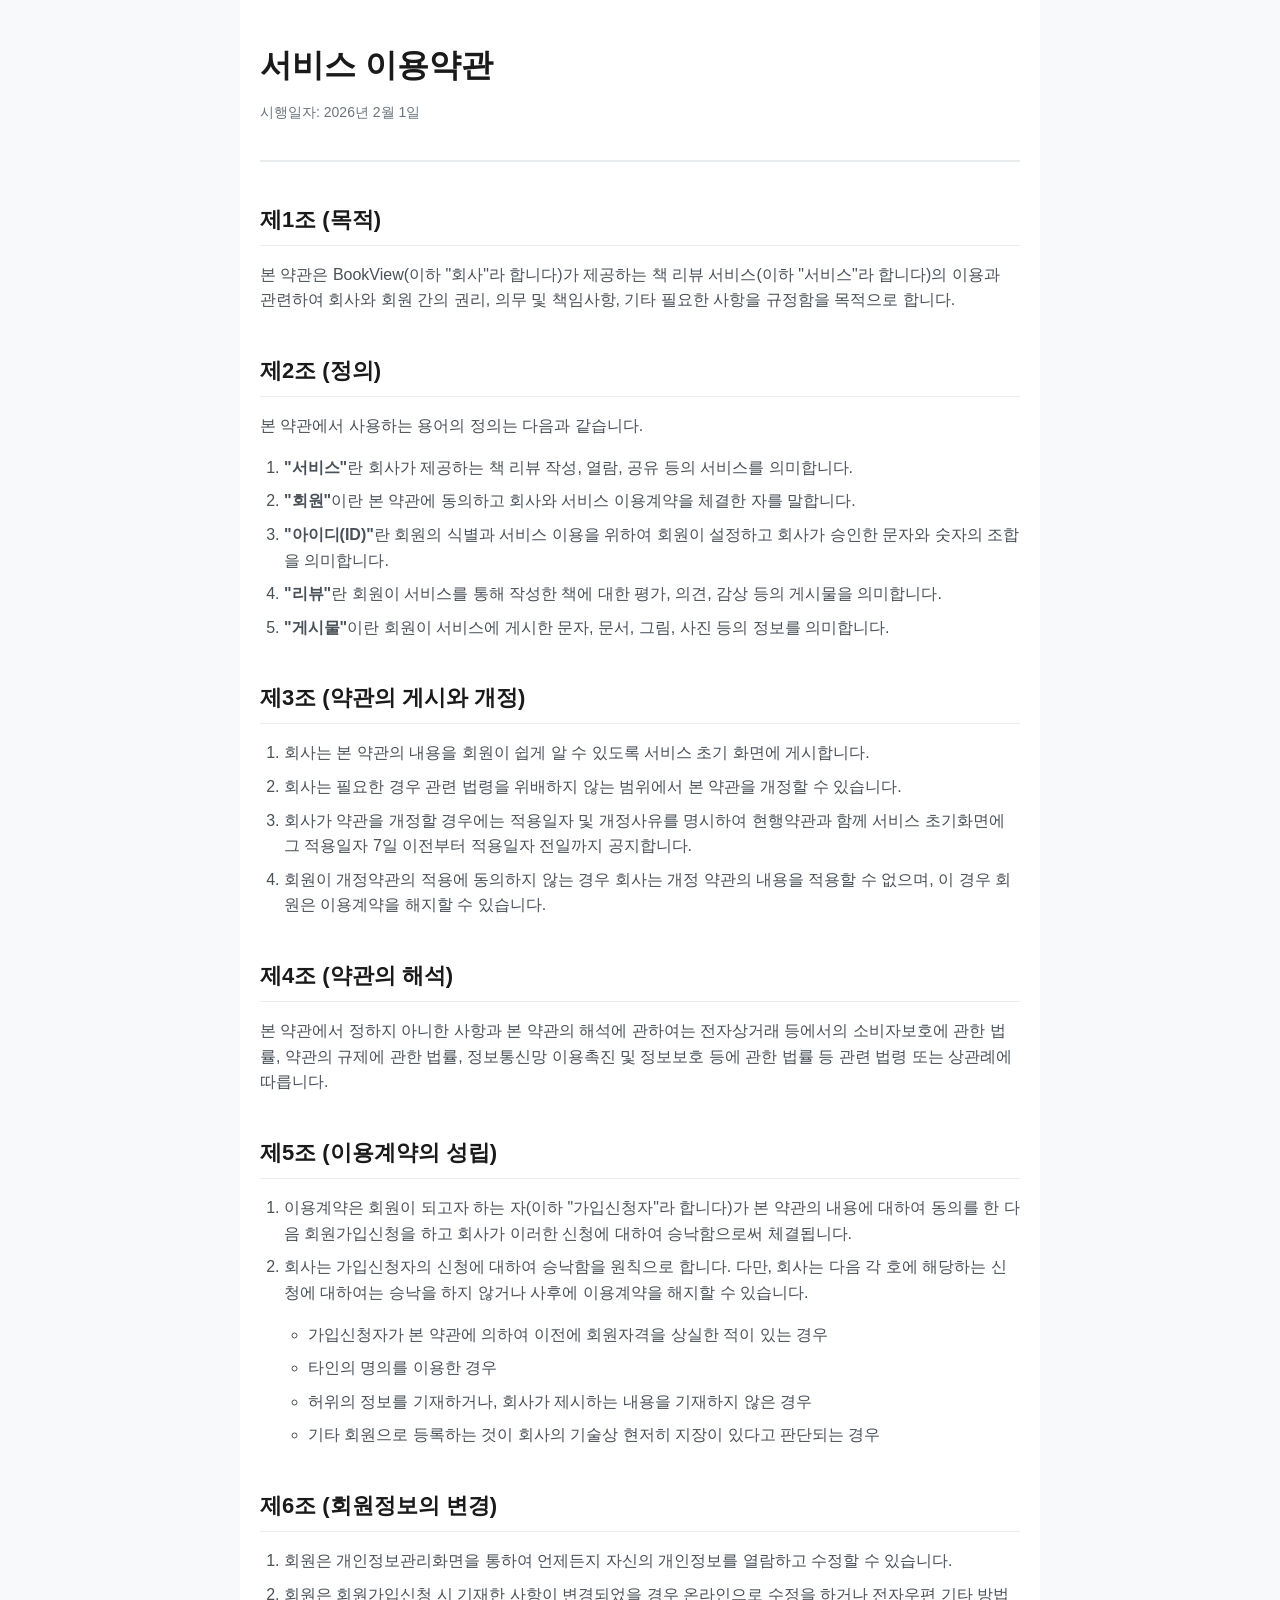
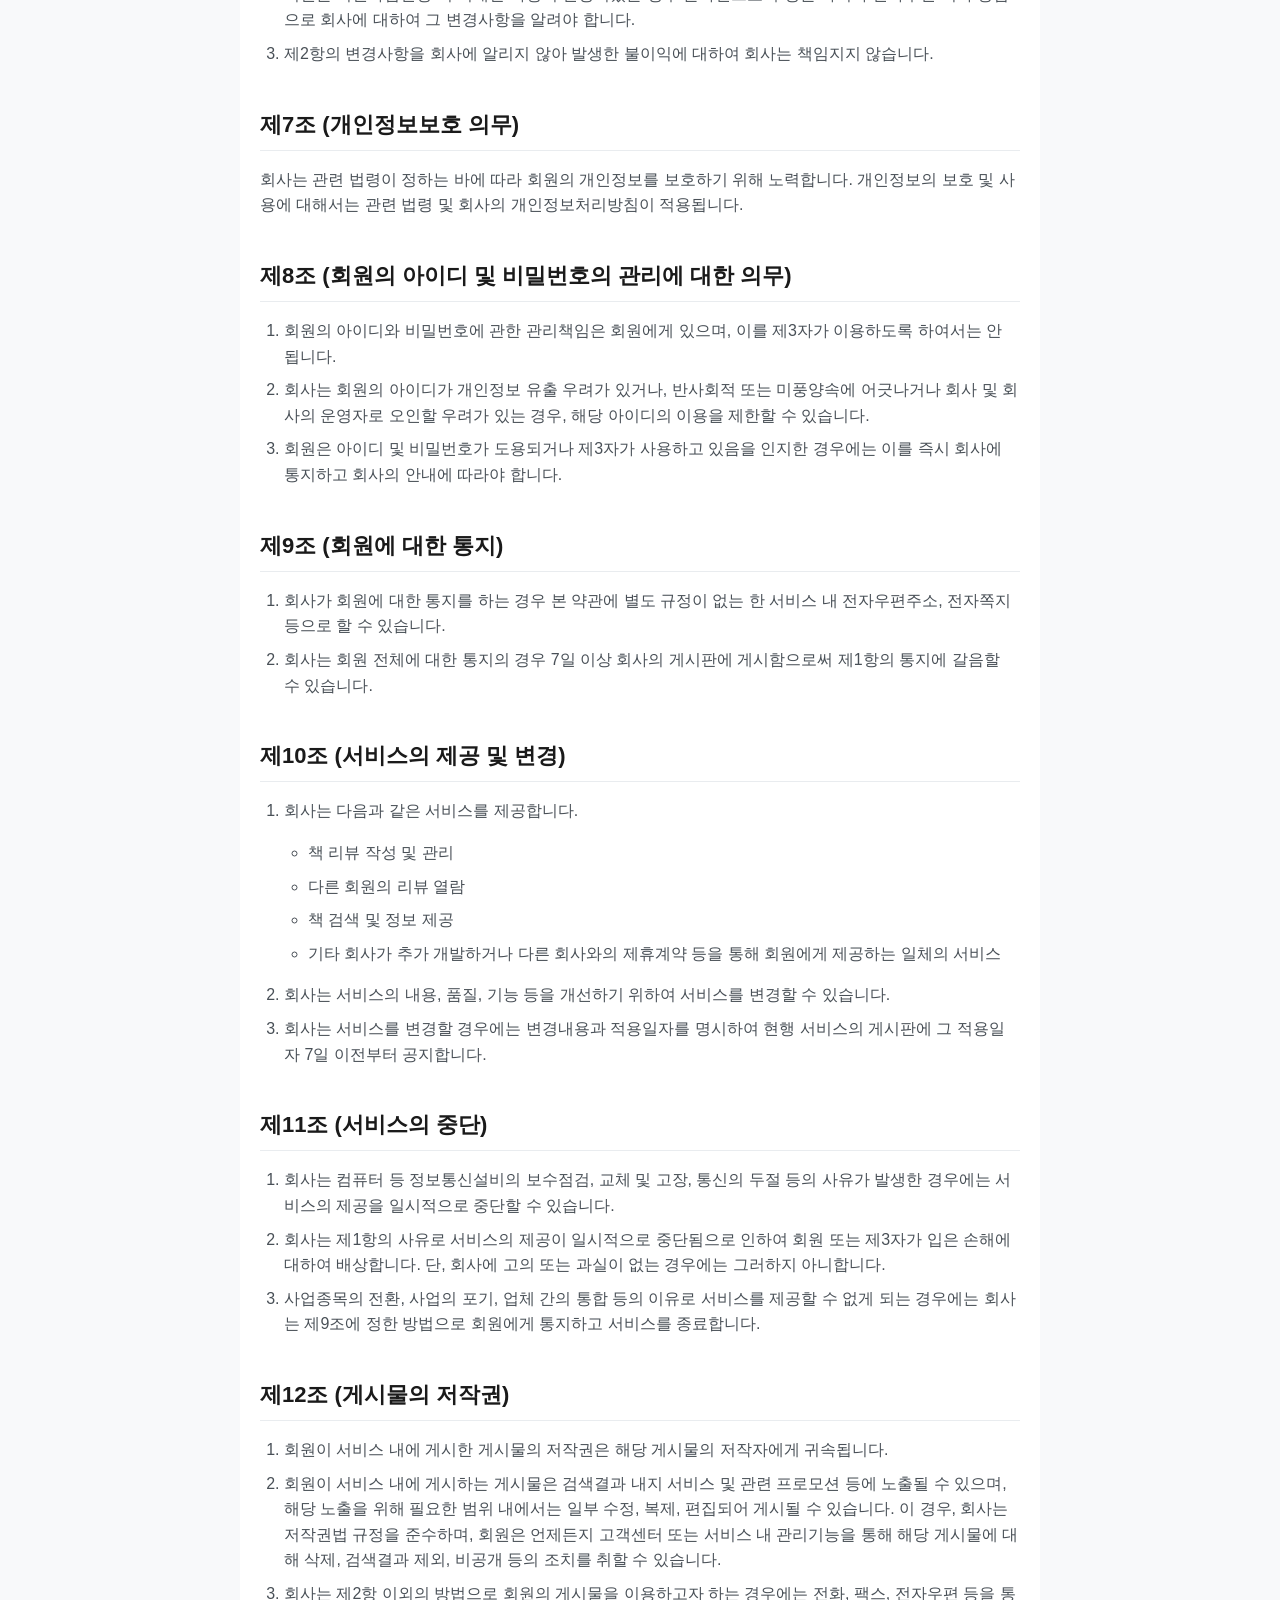
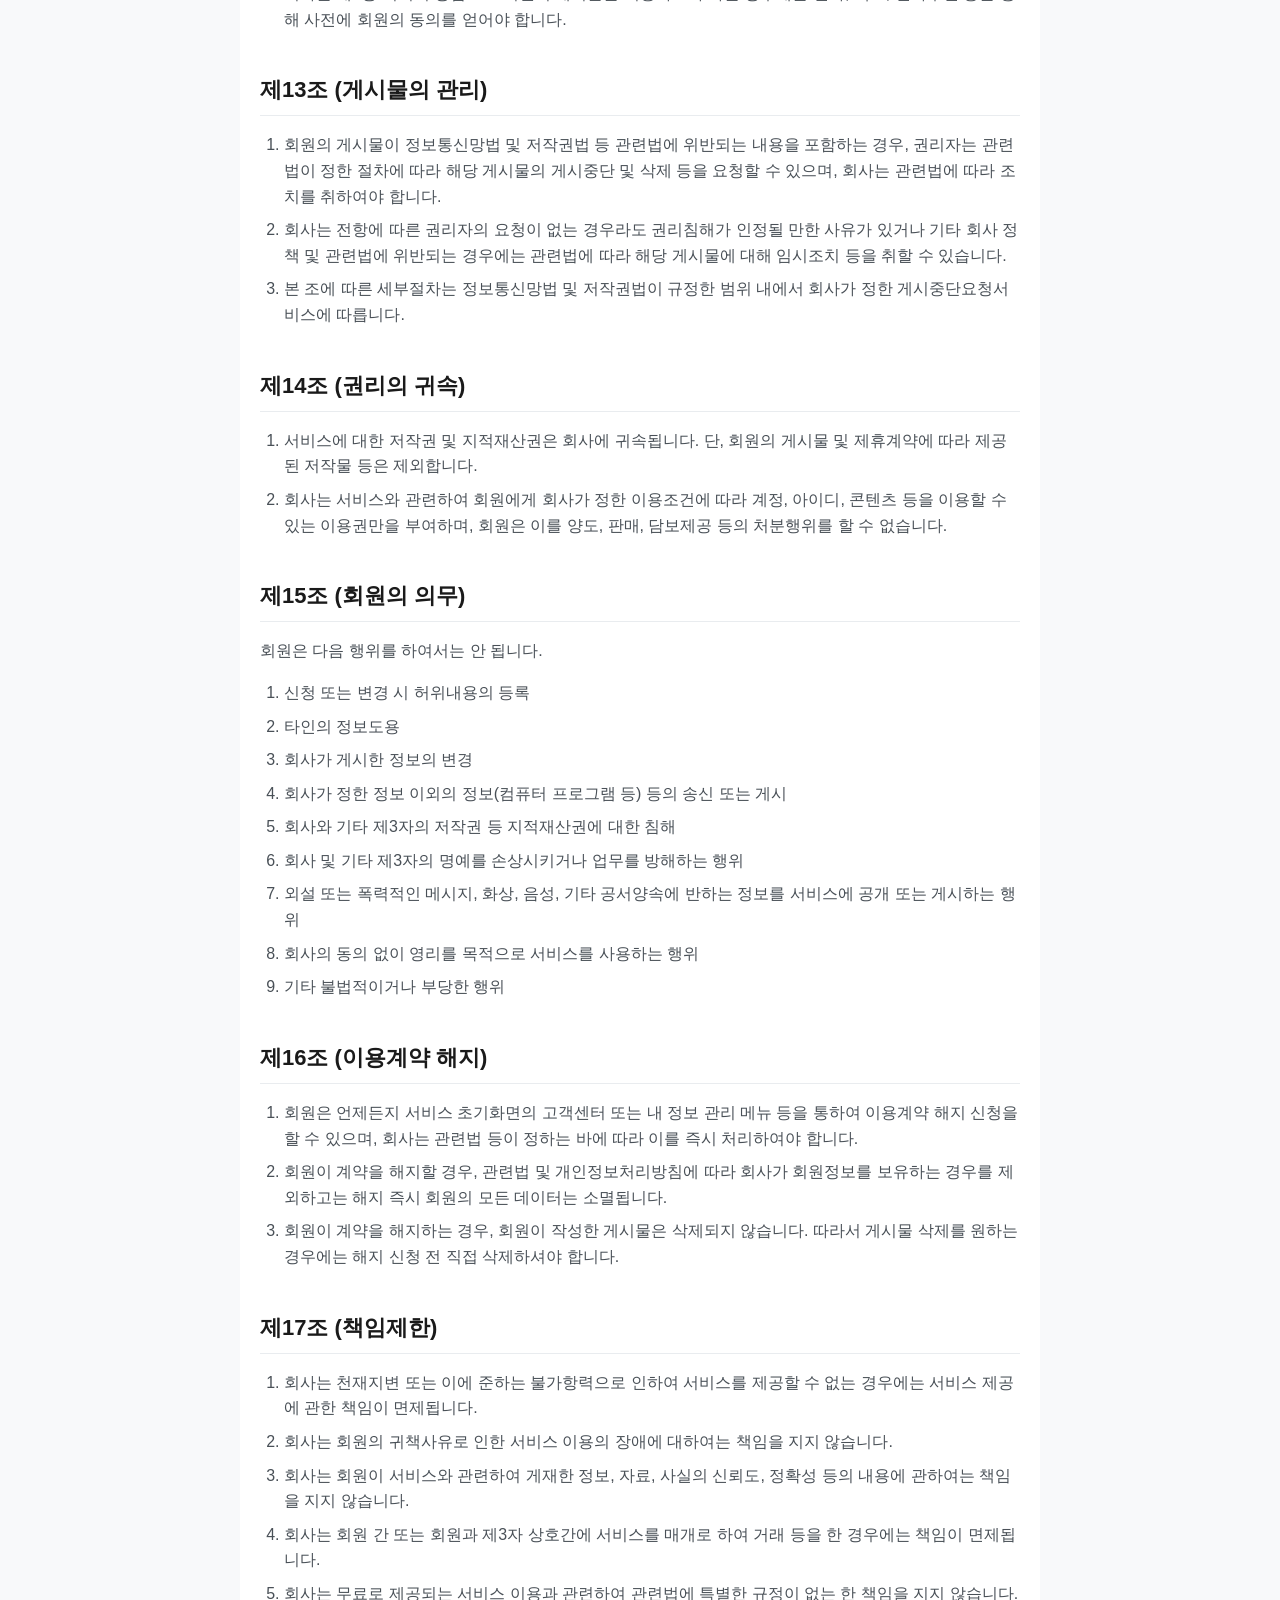
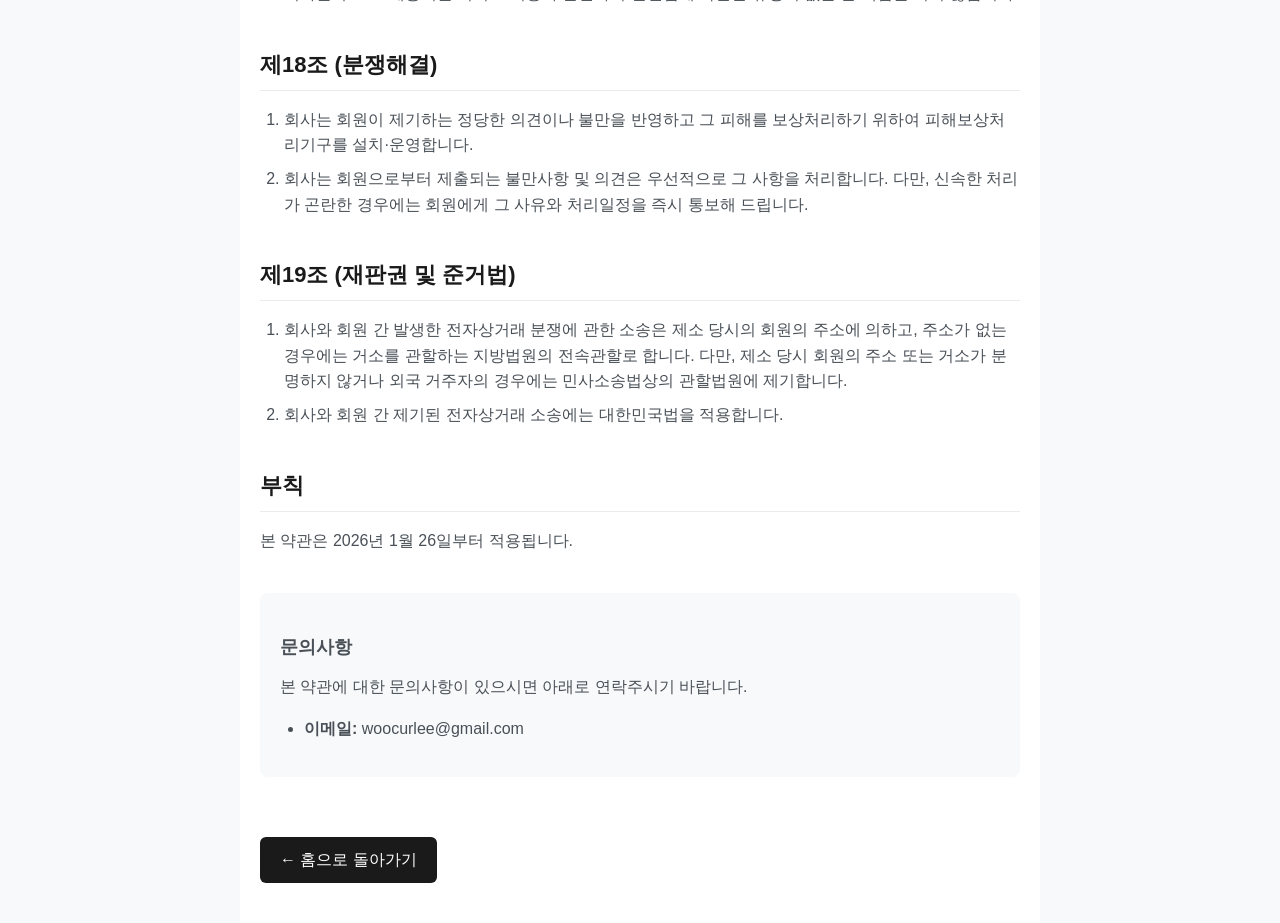
==== src/main/resources/static/terms-of-service.html @ 5d975cb5 ":sparkles: 개인정보처리방침, 서비스 약관 페이지 구현" ====
<!DOCTYPE html>
<html lang="ko">
<head>
    <meta charset="UTF-8">
    <meta name="viewport" content="width=device-width, initial-scale=1.0">
    <title>서비스 이용약관 - BookView</title>
    <style>
        * {
            margin: 0;
            padding: 0;
            box-sizing: border-box;
        }

        body {
            font-family: -apple-system, BlinkMacSystemFont, 'Segoe UI', Roboto, 'Helvetica Neue', Arial, sans-serif;
            line-height: 1.6;
            color: #333;
            background: #f8f9fa;
        }

        .container {
            max-width: 800px;
            margin: 0 auto;
            padding: 40px 20px;
            background: white;
            min-height: 100vh;
        }

        header {
            margin-bottom: 40px;
            padding-bottom: 20px;
            border-bottom: 2px solid #e9ecef;
        }

        h1 {
            font-size: 32px;
            font-weight: 700;
            color: #1a1a1a;
            margin-bottom: 10px;
        }

        .effective-date {
            font-size: 14px;
            color: #6c757d;
        }

        section {
            margin-bottom: 40px;
        }

        h2 {
            font-size: 22px;
            font-weight: 600;
            color: #1a1a1a;
            margin-bottom: 16px;
            padding-bottom: 8px;
            border-bottom: 1px solid #e9ecef;
        }

        h3 {
            font-size: 18px;
            font-weight: 600;
            color: #495057;
            margin: 20px 0 12px 0;
        }

        p {
            margin-bottom: 16px;
            color: #495057;
        }

        ul, ol {
            margin: 16px 0;
            padding-left: 24px;
        }

        li {
            margin-bottom: 8px;
            color: #495057;
        }

        .highlight {
            background: #e7f3ff;
            padding: 16px;
            border-radius: 8px;
            margin: 20px 0;
            border-left: 4px solid #0066cc;
        }

        .warning {
            background: #fff3cd;
            padding: 16px;
            border-radius: 8px;
            margin: 20px 0;
            border-left: 4px solid #ffc107;
        }

        .contact-info {
            background: #f8f9fa;
            padding: 20px;
            border-radius: 8px;
            margin: 20px 0;
        }

        .back-link {
            display: inline-block;
            margin-top: 40px;
            padding: 10px 20px;
            background: #1a1a1a;
            color: white;
            text-decoration: none;
            border-radius: 6px;
            transition: background 0.3s;
        }

        .back-link:hover {
            background: #333;
        }

        @media (max-width: 768px) {
            .container {
                padding: 20px 16px;
            }

            h1 {
                font-size: 24px;
            }

            h2 {
                font-size: 20px;
            }

            h3 {
                font-size: 16px;
            }
        }
    </style>
</head>
<body>
<div class="container">
    <header>
        <h1>서비스 이용약관</h1>
        <p class="effective-date">시행일자: 2026년 2월 1일</p>
    </header>

    <section>
        <h2>제1조 (목적)</h2>
        <p>본 약관은 BookView(이하 "회사"라 합니다)가 제공하는 책 리뷰 서비스(이하 "서비스"라 합니다)의 이용과 관련하여 회사와 회원 간의 권리, 의무 및 책임사항, 기타 필요한 사항을 규정함을 목적으로 합니다.</p>
    </section>

    <section>
        <h2>제2조 (정의)</h2>
        <p>본 약관에서 사용하는 용어의 정의는 다음과 같습니다.</p>
        <ol>
            <li><strong>"서비스"</strong>란 회사가 제공하는 책 리뷰 작성, 열람, 공유 등의 서비스를 의미합니다.</li>
            <li><strong>"회원"</strong>이란 본 약관에 동의하고 회사와 서비스 이용계약을 체결한 자를 말합니다.</li>
            <li><strong>"아이디(ID)"</strong>란 회원의 식별과 서비스 이용을 위하여 회원이 설정하고 회사가 승인한 문자와 숫자의 조합을 의미합니다.</li>
            <li><strong>"리뷰"</strong>란 회원이 서비스를 통해 작성한 책에 대한 평가, 의견, 감상 등의 게시물을 의미합니다.</li>
            <li><strong>"게시물"</strong>이란 회원이 서비스에 게시한 문자, 문서, 그림, 사진 등의 정보를 의미합니다.</li>
        </ol>
    </section>

    <section>
        <h2>제3조 (약관의 게시와 개정)</h2>
        <ol>
            <li>회사는 본 약관의 내용을 회원이 쉽게 알 수 있도록 서비스 초기 화면에 게시합니다.</li>
            <li>회사는 필요한 경우 관련 법령을 위배하지 않는 범위에서 본 약관을 개정할 수 있습니다.</li>
            <li>회사가 약관을 개정할 경우에는 적용일자 및 개정사유를 명시하여 현행약관과 함께 서비스 초기화면에 그 적용일자 7일 이전부터 적용일자 전일까지 공지합니다.</li>
            <li>회원이 개정약관의 적용에 동의하지 않는 경우 회사는 개정 약관의 내용을 적용할 수 없으며, 이 경우 회원은 이용계약을 해지할 수 있습니다.</li>
        </ol>
    </section>

    <section>
        <h2>제4조 (약관의 해석)</h2>
        <p>본 약관에서 정하지 아니한 사항과 본 약관의 해석에 관하여는 전자상거래 등에서의 소비자보호에 관한 법률, 약관의 규제에 관한 법률, 정보통신망 이용촉진 및 정보보호 등에 관한 법률 등 관련 법령 또는 상관례에 따릅니다.</p>
    </section>

    <section>
        <h2>제5조 (이용계약의 성립)</h2>
        <ol>
            <li>이용계약은 회원이 되고자 하는 자(이하 "가입신청자"라 합니다)가 본 약관의 내용에 대하여 동의를 한 다음 회원가입신청을 하고 회사가 이러한 신청에 대하여 승낙함으로써 체결됩니다.</li>
            <li>회사는 가입신청자의 신청에 대하여 승낙함을 원칙으로 합니다. 다만, 회사는 다음 각 호에 해당하는 신청에 대하여는 승낙을 하지 않거나 사후에 이용계약을 해지할 수 있습니다.
                <ul>
                    <li>가입신청자가 본 약관에 의하여 이전에 회원자격을 상실한 적이 있는 경우</li>
                    <li>타인의 명의를 이용한 경우</li>
                    <li>허위의 정보를 기재하거나, 회사가 제시하는 내용을 기재하지 않은 경우</li>
                    <li>기타 회원으로 등록하는 것이 회사의 기술상 현저히 지장이 있다고 판단되는 경우</li>
                </ul>
            </li>
        </ol>
    </section>

    <section>
        <h2>제6조 (회원정보의 변경)</h2>
        <ol>
            <li>회원은 개인정보관리화면을 통하여 언제든지 자신의 개인정보를 열람하고 수정할 수 있습니다.</li>
            <li>회원은 회원가입신청 시 기재한 사항이 변경되었을 경우 온라인으로 수정을 하거나 전자우편 기타 방법으로 회사에 대하여 그 변경사항을 알려야 합니다.</li>
            <li>제2항의 변경사항을 회사에 알리지 않아 발생한 불이익에 대하여 회사는 책임지지 않습니다.</li>
        </ol>
    </section>

    <section>
        <h2>제7조 (개인정보보호 의무)</h2>
        <p>회사는 관련 법령이 정하는 바에 따라 회원의 개인정보를 보호하기 위해 노력합니다. 개인정보의 보호 및 사용에 대해서는 관련 법령 및 회사의 개인정보처리방침이 적용됩니다.</p>
    </section>

    <section>
        <h2>제8조 (회원의 아이디 및 비밀번호의 관리에 대한 의무)</h2>
        <ol>
            <li>회원의 아이디와 비밀번호에 관한 관리책임은 회원에게 있으며, 이를 제3자가 이용하도록 하여서는 안 됩니다.</li>
            <li>회사는 회원의 아이디가 개인정보 유출 우려가 있거나, 반사회적 또는 미풍양속에 어긋나거나 회사 및 회사의 운영자로 오인할 우려가 있는 경우, 해당 아이디의 이용을 제한할 수 있습니다.</li>
            <li>회원은 아이디 및 비밀번호가 도용되거나 제3자가 사용하고 있음을 인지한 경우에는 이를 즉시 회사에 통지하고 회사의 안내에 따라야 합니다.</li>
        </ol>
    </section>

    <section>
        <h2>제9조 (회원에 대한 통지)</h2>
        <ol>
            <li>회사가 회원에 대한 통지를 하는 경우 본 약관에 별도 규정이 없는 한 서비스 내 전자우편주소, 전자쪽지 등으로 할 수 있습니다.</li>
            <li>회사는 회원 전체에 대한 통지의 경우 7일 이상 회사의 게시판에 게시함으로써 제1항의 통지에 갈음할 수 있습니다.</li>
        </ol>
    </section>

    <section>
        <h2>제10조 (서비스의 제공 및 변경)</h2>
        <ol>
            <li>회사는 다음과 같은 서비스를 제공합니다.
                <ul>
                    <li>책 리뷰 작성 및 관리</li>
                    <li>다른 회원의 리뷰 열람</li>
                    <li>책 검색 및 정보 제공</li>
                    <li>기타 회사가 추가 개발하거나 다른 회사와의 제휴계약 등을 통해 회원에게 제공하는 일체의 서비스</li>
                </ul>
            </li>
            <li>회사는 서비스의 내용, 품질, 기능 등을 개선하기 위하여 서비스를 변경할 수 있습니다.</li>
            <li>회사는 서비스를 변경할 경우에는 변경내용과 적용일자를 명시하여 현행 서비스의 게시판에 그 적용일자 7일 이전부터 공지합니다.</li>
        </ol>
    </section>

    <section>
        <h2>제11조 (서비스의 중단)</h2>
        <ol>
            <li>회사는 컴퓨터 등 정보통신설비의 보수점검, 교체 및 고장, 통신의 두절 등의 사유가 발생한 경우에는 서비스의 제공을 일시적으로 중단할 수 있습니다.</li>
            <li>회사는 제1항의 사유로 서비스의 제공이 일시적으로 중단됨으로 인하여 회원 또는 제3자가 입은 손해에 대하여 배상합니다. 단, 회사에 고의 또는 과실이 없는 경우에는 그러하지 아니합니다.</li>
            <li>사업종목의 전환, 사업의 포기, 업체 간의 통합 등의 이유로 서비스를 제공할 수 없게 되는 경우에는 회사는 제9조에 정한 방법으로 회원에게 통지하고 서비스를 종료합니다.</li>
        </ol>
    </section>

    <section>
        <h2>제12조 (게시물의 저작권)</h2>
        <ol>
            <li>회원이 서비스 내에 게시한 게시물의 저작권은 해당 게시물의 저작자에게 귀속됩니다.</li>
            <li>회원이 서비스 내에 게시하는 게시물은 검색결과 내지 서비스 및 관련 프로모션 등에 노출될 수 있으며, 해당 노출을 위해 필요한 범위 내에서는 일부 수정, 복제, 편집되어 게시될 수 있습니다. 이 경우, 회사는 저작권법 규정을 준수하며, 회원은 언제든지 고객센터 또는 서비스 내 관리기능을 통해 해당 게시물에 대해 삭제, 검색결과 제외, 비공개 등의 조치를 취할 수 있습니다.</li>
            <li>회사는 제2항 이외의 방법으로 회원의 게시물을 이용하고자 하는 경우에는 전화, 팩스, 전자우편 등을 통해 사전에 회원의 동의를 얻어야 합니다.</li>
        </ol>
    </section>

    <section>
        <h2>제13조 (게시물의 관리)</h2>
        <ol>
            <li>회원의 게시물이 정보통신망법 및 저작권법 등 관련법에 위반되는 내용을 포함하는 경우, 권리자는 관련법이 정한 절차에 따라 해당 게시물의 게시중단 및 삭제 등을 요청할 수 있으며, 회사는 관련법에 따라 조치를 취하여야 합니다.</li>
            <li>회사는 전항에 따른 권리자의 요청이 없는 경우라도 권리침해가 인정될 만한 사유가 있거나 기타 회사 정책 및 관련법에 위반되는 경우에는 관련법에 따라 해당 게시물에 대해 임시조치 등을 취할 수 있습니다.</li>
            <li>본 조에 따른 세부절차는 정보통신망법 및 저작권법이 규정한 범위 내에서 회사가 정한 게시중단요청서비스에 따릅니다.</li>
        </ol>
    </section>

    <section>
        <h2>제14조 (권리의 귀속)</h2>
        <ol>
            <li>서비스에 대한 저작권 및 지적재산권은 회사에 귀속됩니다. 단, 회원의 게시물 및 제휴계약에 따라 제공된 저작물 등은 제외합니다.</li>
            <li>회사는 서비스와 관련하여 회원에게 회사가 정한 이용조건에 따라 계정, 아이디, 콘텐츠 등을 이용할 수 있는 이용권만을 부여하며, 회원은 이를 양도, 판매, 담보제공 등의 처분행위를 할 수 없습니다.</li>
        </ol>
    </section>

    <section>
        <h2>제15조 (회원의 의무)</h2>
        <p>회원은 다음 행위를 하여서는 안 됩니다.</p>
        <ol>
            <li>신청 또는 변경 시 허위내용의 등록</li>
            <li>타인의 정보도용</li>
            <li>회사가 게시한 정보의 변경</li>
            <li>회사가 정한 정보 이외의 정보(컴퓨터 프로그램 등) 등의 송신 또는 게시</li>
            <li>회사와 기타 제3자의 저작권 등 지적재산권에 대한 침해</li>
            <li>회사 및 기타 제3자의 명예를 손상시키거나 업무를 방해하는 행위</li>
            <li>외설 또는 폭력적인 메시지, 화상, 음성, 기타 공서양속에 반하는 정보를 서비스에 공개 또는 게시하는 행위</li>
            <li>회사의 동의 없이 영리를 목적으로 서비스를 사용하는 행위</li>
            <li>기타 불법적이거나 부당한 행위</li>
        </ol>
    </section>

    <section>
        <h2>제16조 (이용계약 해지)</h2>
        <ol>
            <li>회원은 언제든지 서비스 초기화면의 고객센터 또는 내 정보 관리 메뉴 등을 통하여 이용계약 해지 신청을 할 수 있으며, 회사는 관련법 등이 정하는 바에 따라 이를 즉시 처리하여야 합니다.</li>
            <li>회원이 계약을 해지할 경우, 관련법 및 개인정보처리방침에 따라 회사가 회원정보를 보유하는 경우를 제외하고는 해지 즉시 회원의 모든 데이터는 소멸됩니다.</li>
            <li>회원이 계약을 해지하는 경우, 회원이 작성한 게시물은 삭제되지 않습니다. 따라서 게시물 삭제를 원하는 경우에는 해지 신청 전 직접 삭제하셔야 합니다.</li>
        </ol>
    </section>

    <section>
        <h2>제17조 (책임제한)</h2>
        <ol>
            <li>회사는 천재지변 또는 이에 준하는 불가항력으로 인하여 서비스를 제공할 수 없는 경우에는 서비스 제공에 관한 책임이 면제됩니다.</li>
            <li>회사는 회원의 귀책사유로 인한 서비스 이용의 장애에 대하여는 책임을 지지 않습니다.</li>
            <li>회사는 회원이 서비스와 관련하여 게재한 정보, 자료, 사실의 신뢰도, 정확성 등의 내용에 관하여는 책임을 지지 않습니다.</li>
            <li>회사는 회원 간 또는 회원과 제3자 상호간에 서비스를 매개로 하여 거래 등을 한 경우에는 책임이 면제됩니다.</li>
            <li>회사는 무료로 제공되는 서비스 이용과 관련하여 관련법에 특별한 규정이 없는 한 책임을 지지 않습니다.</li>
        </ol>
    </section>

    <section>
        <h2>제18조 (분쟁해결)</h2>
        <ol>
            <li>회사는 회원이 제기하는 정당한 의견이나 불만을 반영하고 그 피해를 보상처리하기 위하여 피해보상처리기구를 설치·운영합니다.</li>
            <li>회사는 회원으로부터 제출되는 불만사항 및 의견은 우선적으로 그 사항을 처리합니다. 다만, 신속한 처리가 곤란한 경우에는 회원에게 그 사유와 처리일정을 즉시 통보해 드립니다.</li>
        </ol>
    </section>

    <section>
        <h2>제19조 (재판권 및 준거법)</h2>
        <ol>
            <li>회사와 회원 간 발생한 전자상거래 분쟁에 관한 소송은 제소 당시의 회원의 주소에 의하고, 주소가 없는 경우에는 거소를 관할하는 지방법원의 전속관할로 합니다. 다만, 제소 당시 회원의 주소 또는 거소가 분명하지 않거나 외국 거주자의 경우에는 민사소송법상의 관할법원에 제기합니다.</li>
            <li>회사와 회원 간 제기된 전자상거래 소송에는 대한민국법을 적용합니다.</li>
        </ol>
    </section>

    <section>
        <h2>부칙</h2>
        <p>본 약관은 2026년 1월 26일부터 적용됩니다.</p>
    </section>

    <div class="contact-info">
        <h3>문의사항</h3>
        <p>본 약관에 대한 문의사항이 있으시면 아래로 연락주시기 바랍니다.</p>
        <ul>
            <li><strong>이메일:</strong> woocurlee@gmail.com</li>
        </ul>
    </div>

    <a href="/" class="back-link">← 홈으로 돌아가기</a>
</div>
</body>
</html>
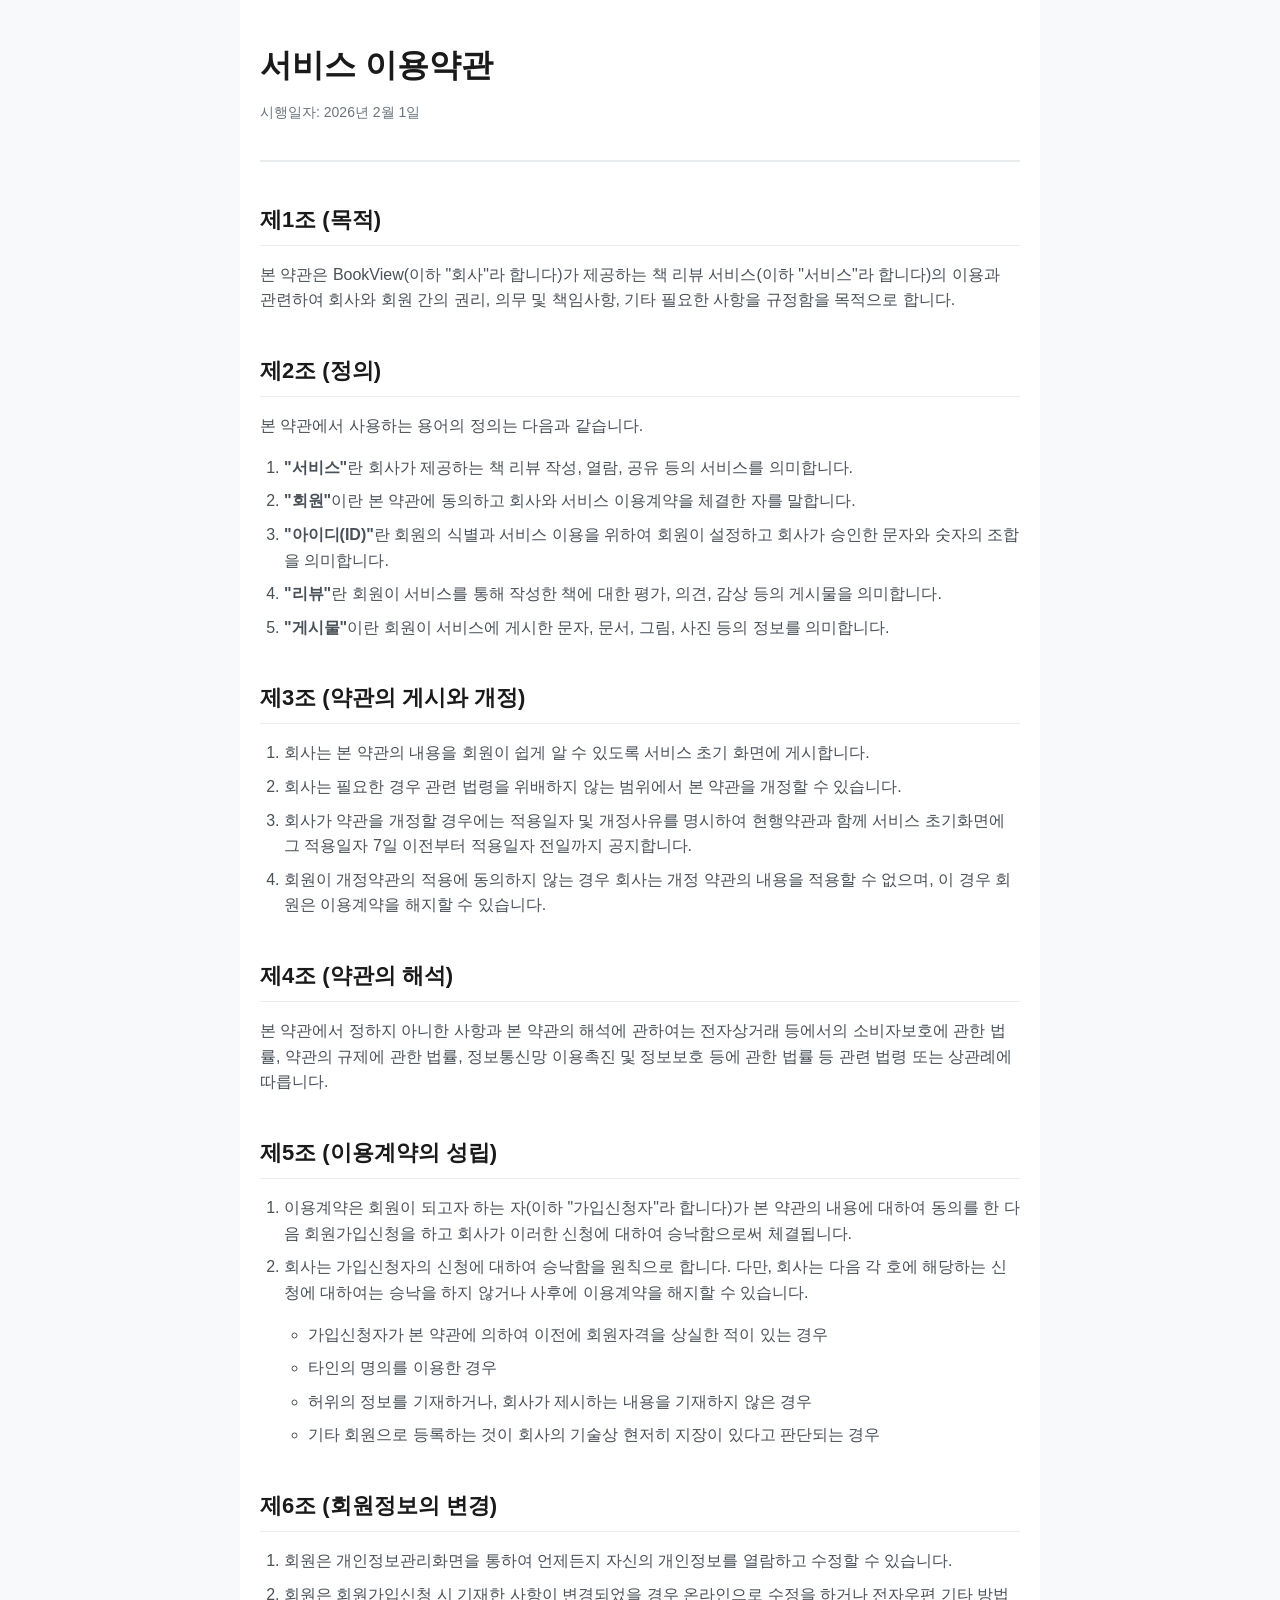
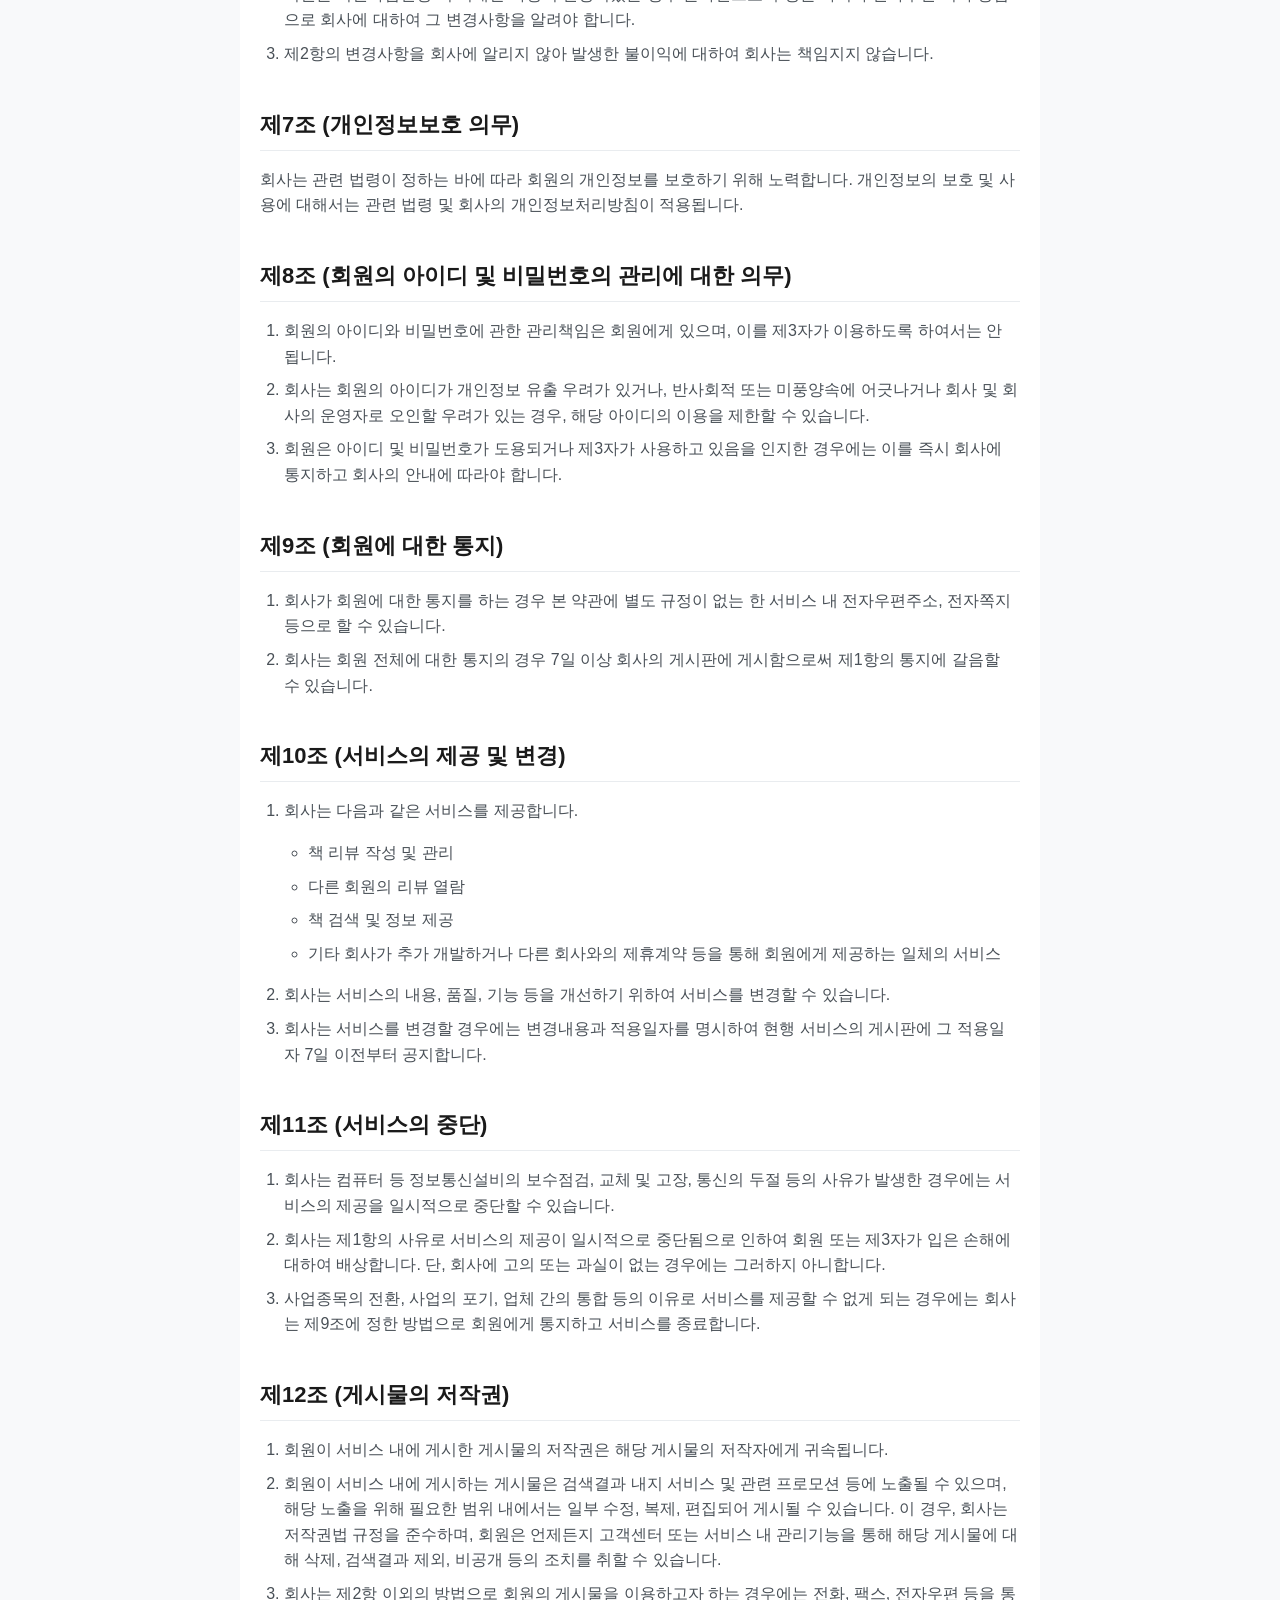
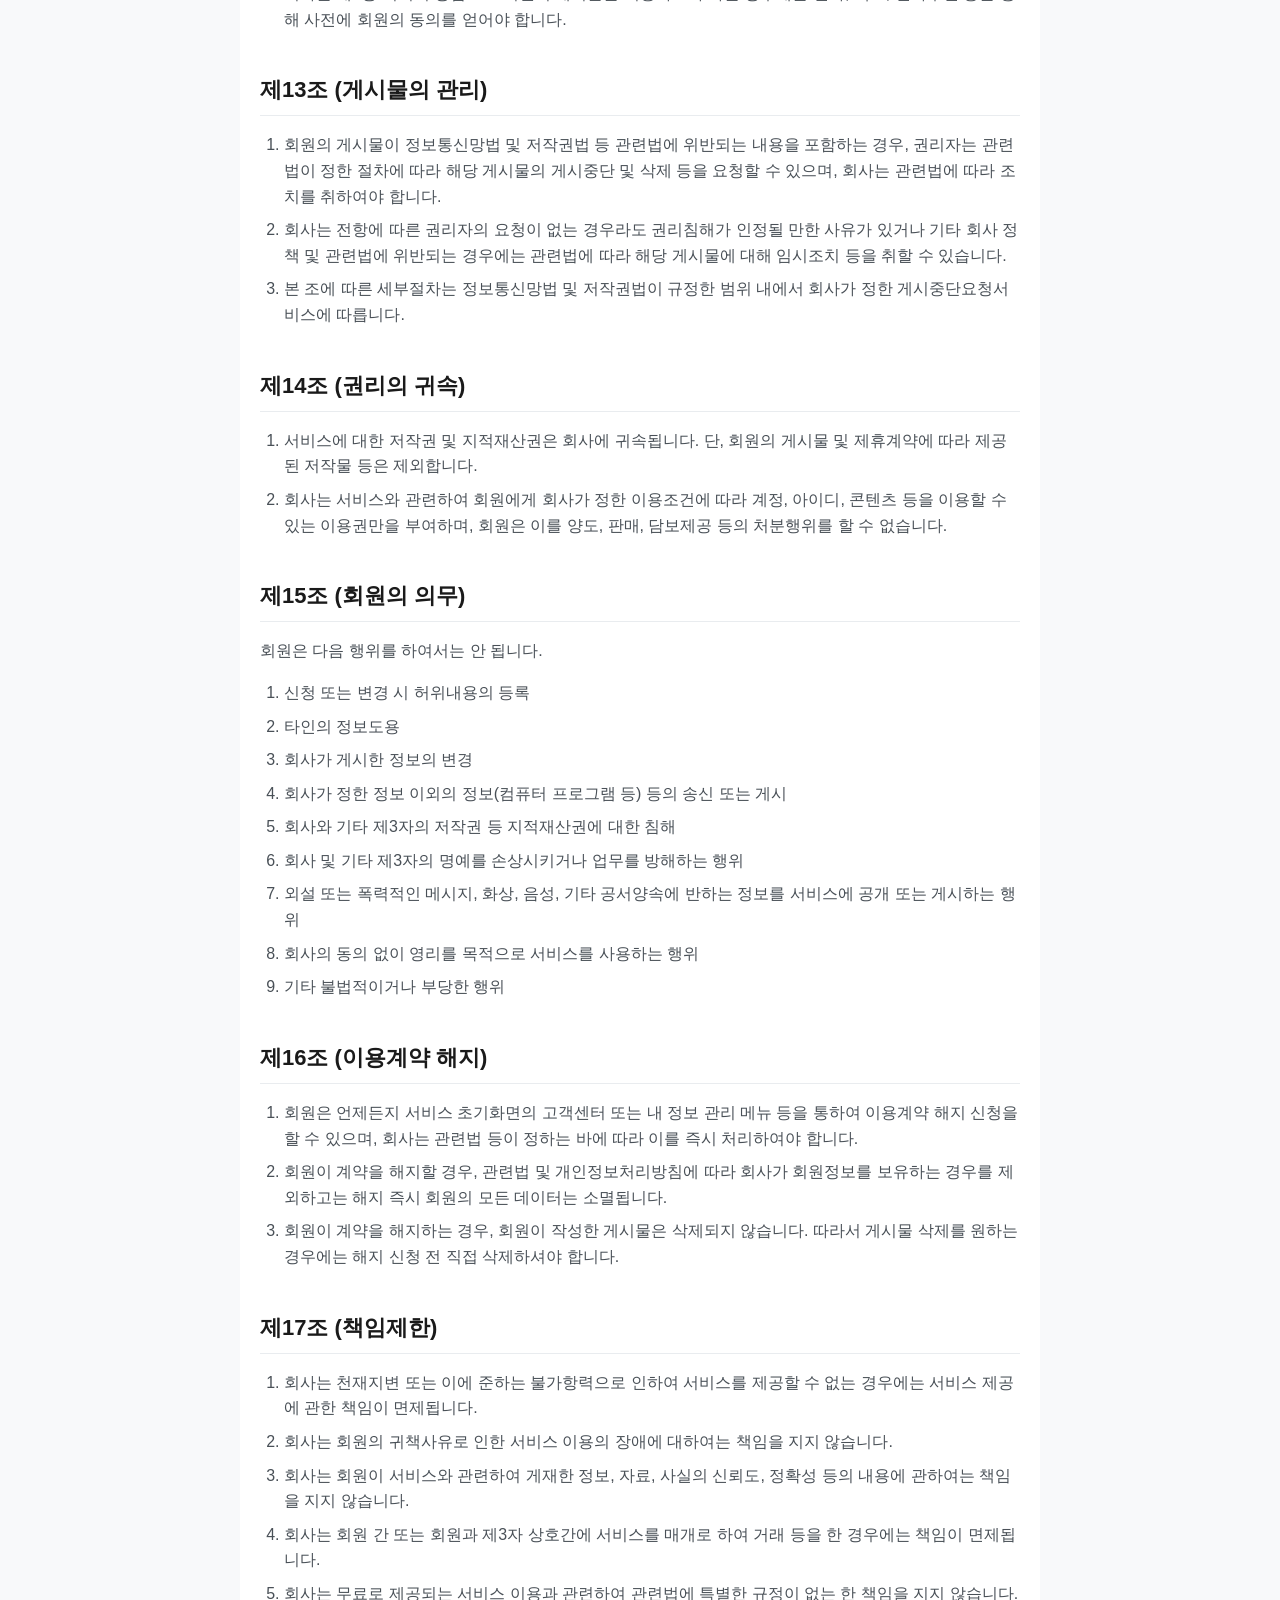
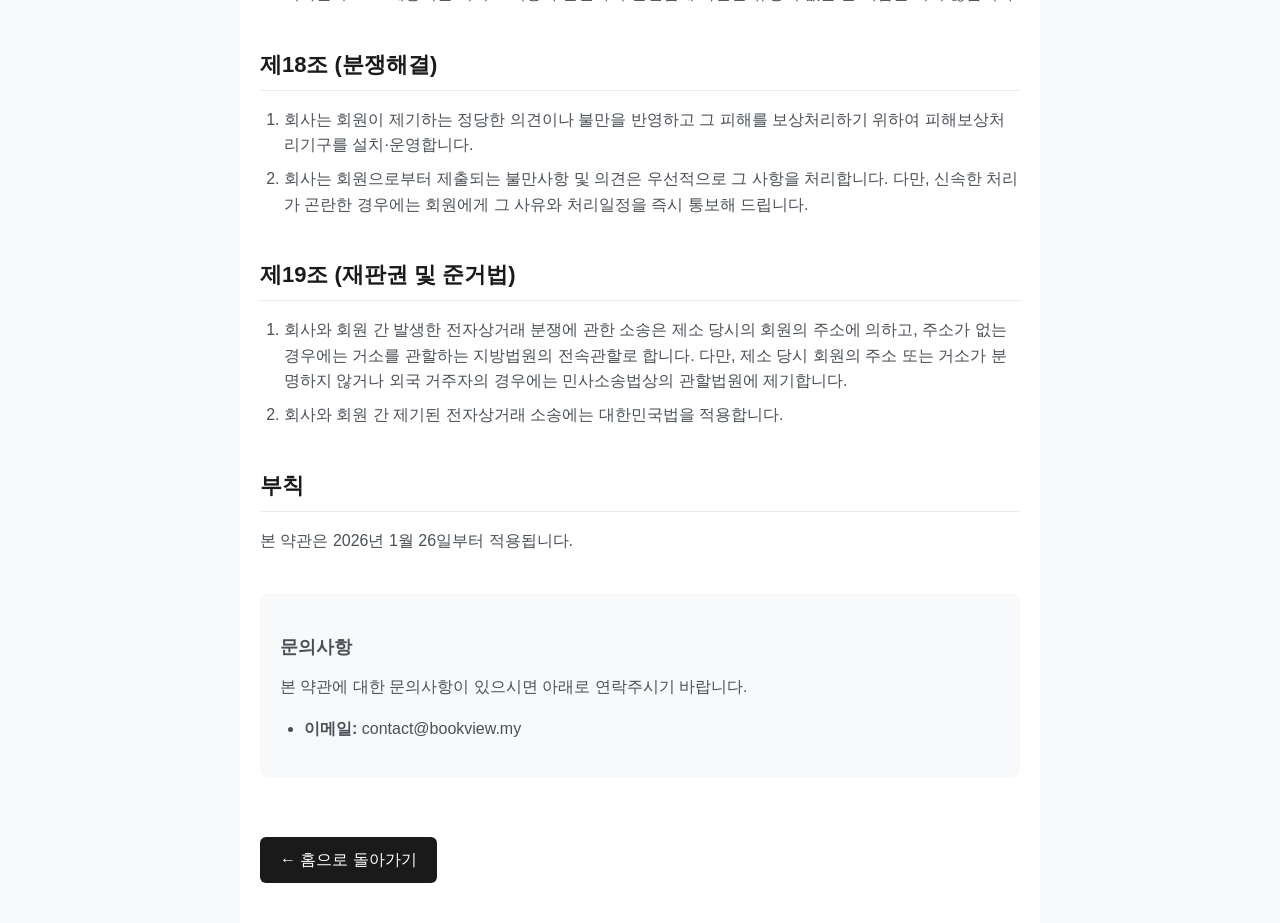
==== commit 650d6bf6: ":wrench: BKVW-25 : 문의 이메일 주소를 contact@bookview.my로 변경" ====
--- a/src/main/resources/static/terms-of-service.html
+++ b/src/main/resources/static/terms-of-service.html
@@ -333,7 +333,7 @@
         <h3>문의사항</h3>
         <p>본 약관에 대한 문의사항이 있으시면 아래로 연락주시기 바랍니다.</p>
         <ul>
-            <li><strong>이메일:</strong> woocurlee@gmail.com</li>
+            <li><strong>이메일:</strong> contact@bookview.my</li>
         </ul>
     </div>
 
